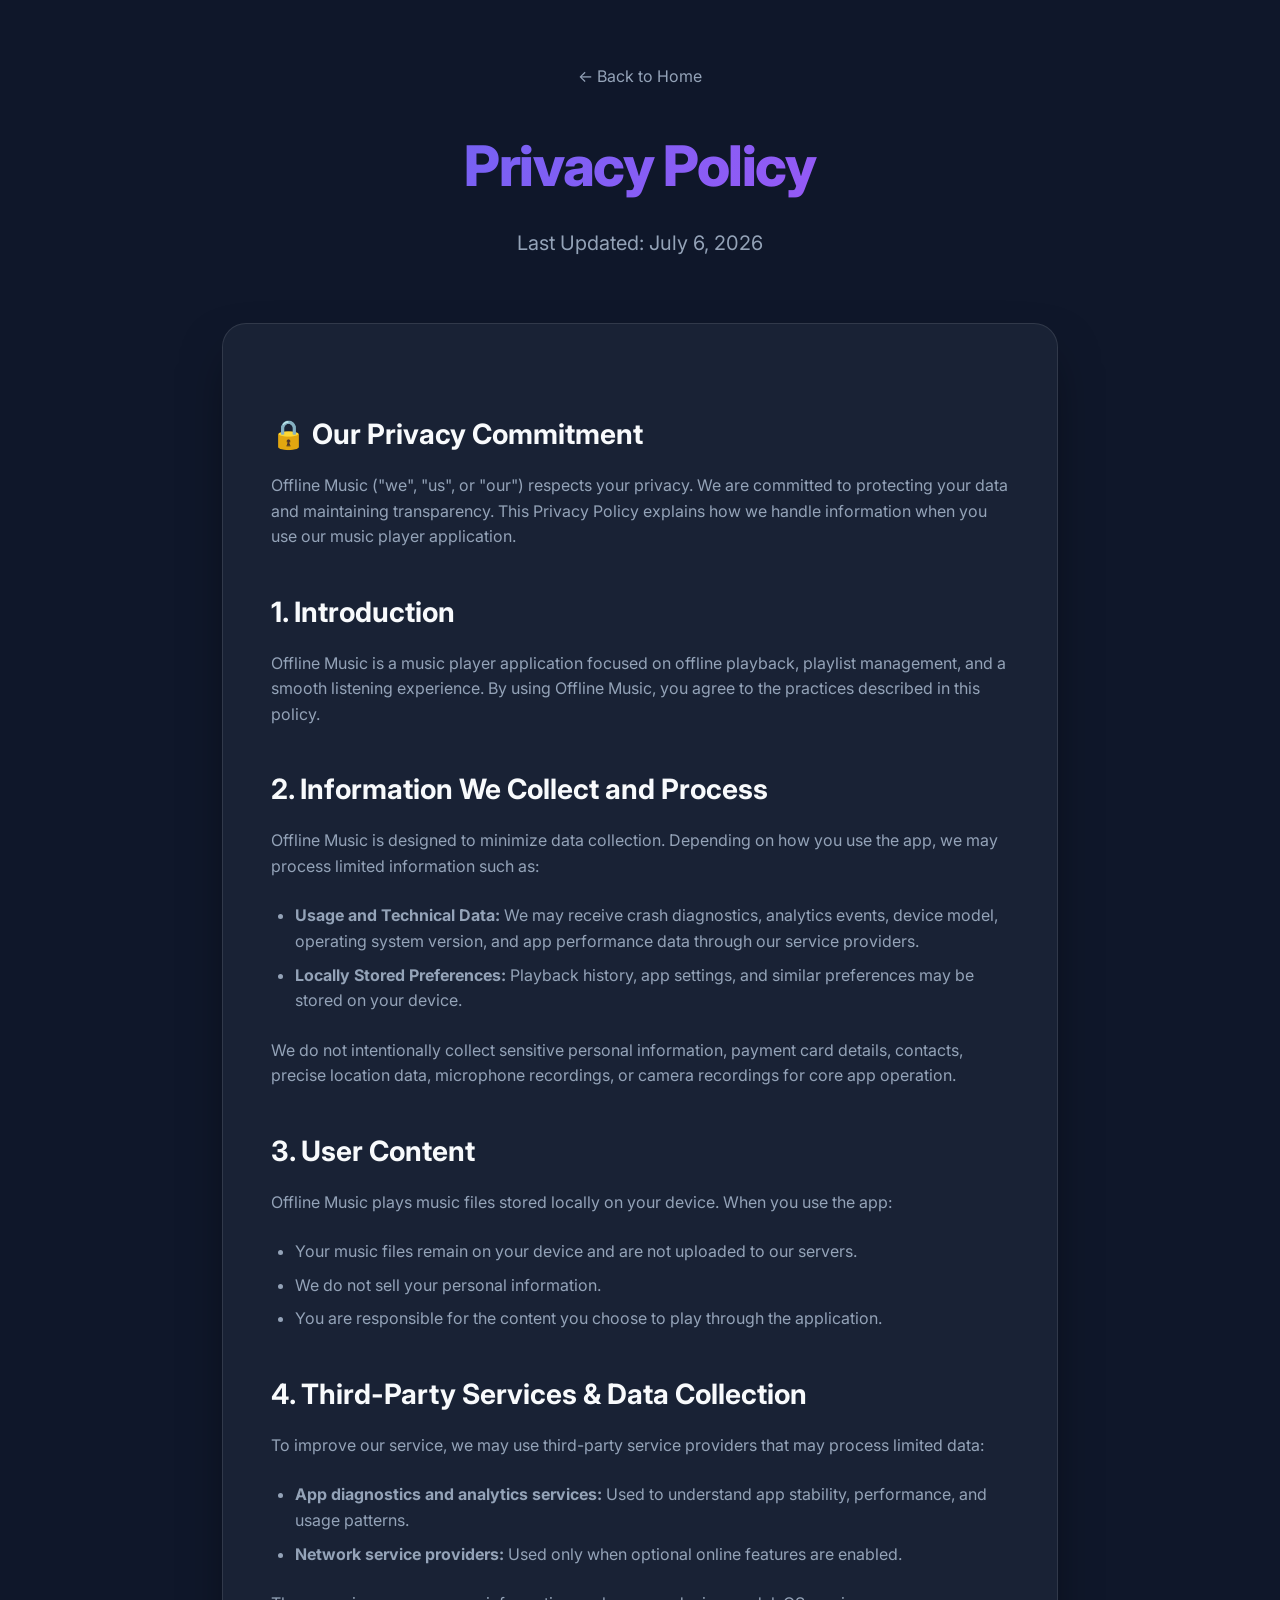
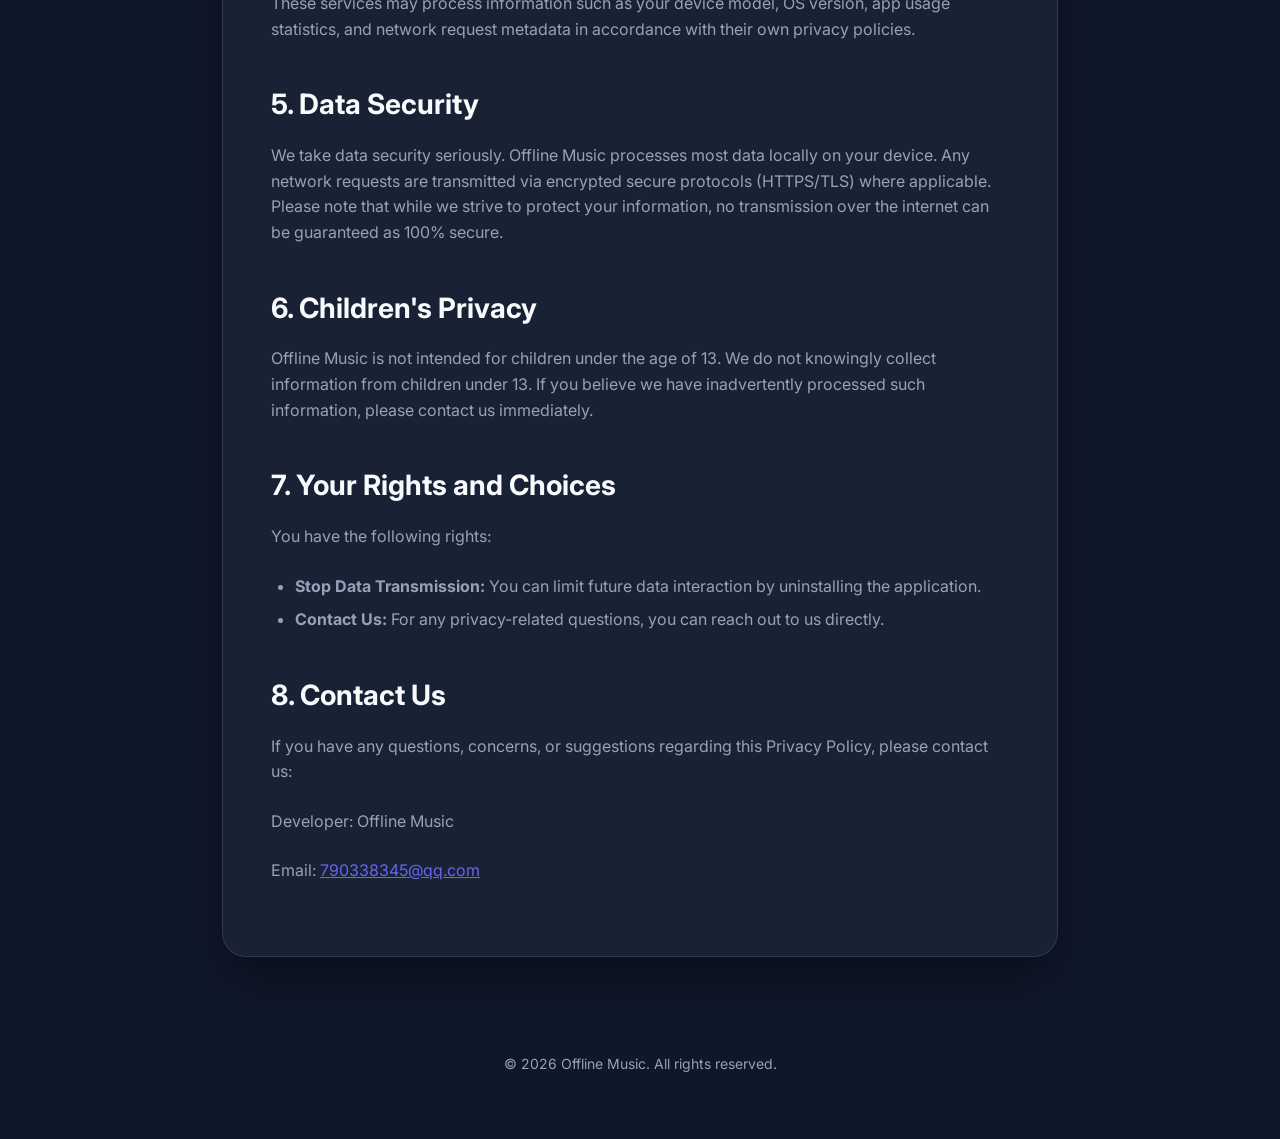
==== privacy.html @ fac121af "Add terms and privacy pages with inline styles. Replace external style.css with self-contained HTML " ====
<!DOCTYPE html>
<html lang="en">

<head>
    <meta charset="UTF-8">
    <meta name="viewport" content="width=device-width, initial-scale=1.0">
    <title>Privacy Policy - Offline Music</title>
    <link rel="preconnect" href="https://fonts.googleapis.com">
    <link rel="preconnect" href="https://fonts.gstatic.com" crossorigin>
    <link href="https://fonts.googleapis.com/css2?family=Inter:wght@400;600;800&display=swap" rel="stylesheet">
    <style>
        :root {
            --primary-color: #6366f1;
            --bg-color: #0f172a;
            --text-primary: #f8fafc;
            --text-secondary: #94a3b8;
            --accent-gradient: linear-gradient(135deg, #6366f1 0%, #a855f7 100%);
            --glass-bg: rgba(30, 41, 59, 0.7);
            --glass-border: rgba(255, 255, 255, 0.1);
        }
        * { margin: 0; padding: 0; box-sizing: border-box; }
        body {
            font-family: 'Inter', -apple-system, BlinkMacSystemFont, "Segoe UI", Roboto, sans-serif;
            background-color: var(--bg-color);
            color: var(--text-primary);
            line-height: 1.6;
            overflow-x: hidden;
        }
        .container { max-width: 900px; margin: 0 auto; padding: 4rem 2rem; }
        header { text-align: center; margin-bottom: 4rem; animation: fadeInDown 0.8s ease-out; }
        h1 {
            font-size: 3.5rem; font-weight: 800;
            background: var(--accent-gradient);
            -webkit-background-clip: text; -webkit-text-fill-color: transparent;
            background-clip: text; margin-bottom: 1rem; letter-spacing: -0.025em;
        }
        .subtitle { font-size: 1.25rem; color: var(--text-secondary); }
        .content-card {
            background: var(--glass-bg); backdrop-filter: blur(12px);
            border: 1px solid var(--glass-border); border-radius: 24px;
            padding: 3rem; box-shadow: 0 25px 50px -12px rgba(0, 0, 0, 0.5);
            transition: transform 0.3s ease;
        }
        .content-card:hover { transform: translateY(-5px); }
        .policy-content h2 { margin: 2.5rem 0 1rem; color: var(--text-primary); font-size: 1.75rem; }
        .policy-content p { margin-bottom: 1.5rem; color: var(--text-secondary); }
        .policy-content ul { margin-bottom: 1.5rem; padding-left: 1.5rem; color: var(--text-secondary); }
        .policy-content li { margin-bottom: 0.5rem; }
        .policy-content a { color: var(--primary-color); }
        footer { text-align: center; margin-top: 6rem; color: var(--text-secondary); font-size: 0.875rem; }
        @keyframes fadeInDown {
            from { opacity: 0; transform: translateY(-20px); }
            to { opacity: 1; transform: translateY(0); }
        }
        @media (max-width: 640px) {
            h1 { font-size: 2.5rem; }
            .content-card { padding: 1.5rem; }
        }
    </style>
</head>

<body>
    <div class="container">
        <header>
            <a href="index.html" style="text-decoration: none; color: var(--text-secondary); margin-bottom: 2rem; display: inline-block;">← Back to Home</a>
            <h1>Privacy Policy</h1>
            <p class="subtitle">Last Updated: July 6, 2026</p>
        </header>

        <main class="content-card policy-content">
            <section>
                <h2>🔒 Our Privacy Commitment</h2>
                <p>Offline Music ("we", "us", or "our") respects your privacy. We are committed to protecting your data and maintaining transparency. This Privacy Policy explains how we handle information when you use our music player application.</p>
            </section>

            <section>
                <h2>1. Introduction</h2>
                <p>Offline Music is a music player application focused on offline playback, playlist management, and a smooth listening experience. By using Offline Music, you agree to the practices described in this policy.</p>
            </section>

            <section>
                <h2>2. Information We Collect and Process</h2>
                <p>Offline Music is designed to minimize data collection. Depending on how you use the app, we may process limited information such as:</p>
                <ul>
                    <li><strong>Usage and Technical Data:</strong> We may receive crash diagnostics, analytics events, device model, operating system version, and app performance data through our service providers.</li>
                    <li><strong>Locally Stored Preferences:</strong> Playback history, app settings, and similar preferences may be stored on your device.</li>
                </ul>
                <p>We do not intentionally collect sensitive personal information, payment card details, contacts, precise location data, microphone recordings, or camera recordings for core app operation.</p>
            </section>

            <section>
                <h2>3. User Content</h2>
                <p>Offline Music plays music files stored locally on your device. When you use the app:</p>
                <ul>
                    <li>Your music files remain on your device and are not uploaded to our servers.</li>
                    <li>We do not sell your personal information.</li>
                    <li>You are responsible for the content you choose to play through the application.</li>
                </ul>
            </section>

            <section>
                <h2>4. Third-Party Services & Data Collection</h2>
                <p>To improve our service, we may use third-party service providers that may process limited data:</p>
                <ul>
                    <li><strong>App diagnostics and analytics services:</strong> Used to understand app stability, performance, and usage patterns.</li>
                    <li><strong>Network service providers:</strong> Used only when optional online features are enabled.</li>
                </ul>
                <p>These services may process information such as your device model, OS version, app usage statistics, and network request metadata in accordance with their own privacy policies.</p>
            </section>

            <section>
                <h2>5. Data Security</h2>
                <p>We take data security seriously. Offline Music processes most data locally on your device. Any network requests are transmitted via encrypted secure protocols (HTTPS/TLS) where applicable. Please note that while we strive to protect your information, no transmission over the internet can be guaranteed as 100% secure.</p>
            </section>

            <section>
                <h2>6. Children's Privacy</h2>
                <p>Offline Music is not intended for children under the age of 13. We do not knowingly collect information from children under 13. If you believe we have inadvertently processed such information, please contact us immediately.</p>
            </section>

            <section>
                <h2>7. Your Rights and Choices</h2>
                <p>You have the following rights:</p>
                <ul>
                    <li><strong>Stop Data Transmission:</strong> You can limit future data interaction by uninstalling the application.</li>
                    <li><strong>Contact Us:</strong> For any privacy-related questions, you can reach out to us directly.</li>
                </ul>
            </section>

            <section>
                <h2>8. Contact Us</h2>
                <p>If you have any questions, concerns, or suggestions regarding this Privacy Policy, please contact us:</p>
                <p>Developer: Offline Music</p>
                <p>Email: <a href="mailto:790338345@qq.com">790338345@qq.com</a></p>
            </section>
        </main>

        <footer>
            <p>&copy; 2026 Offline Music. All rights reserved.</p>
        </footer>
    </div>
</body>

</html>
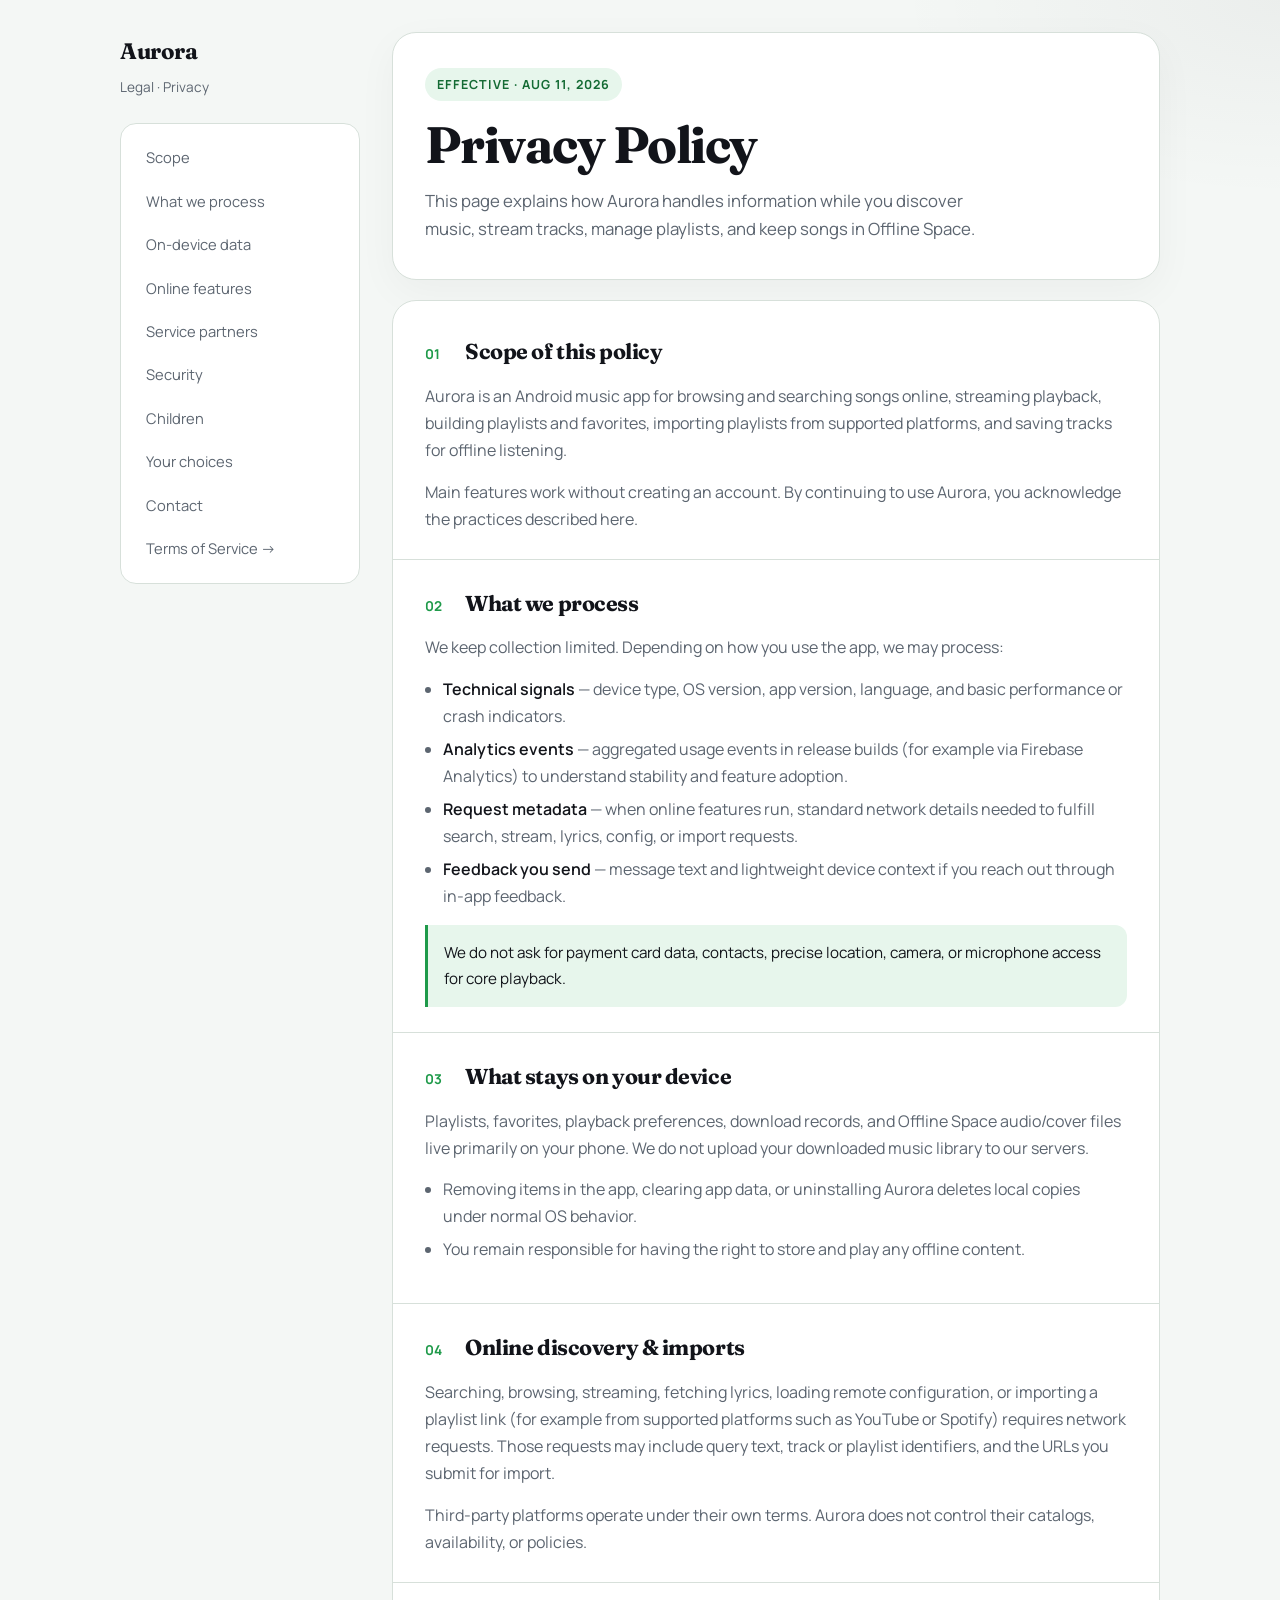
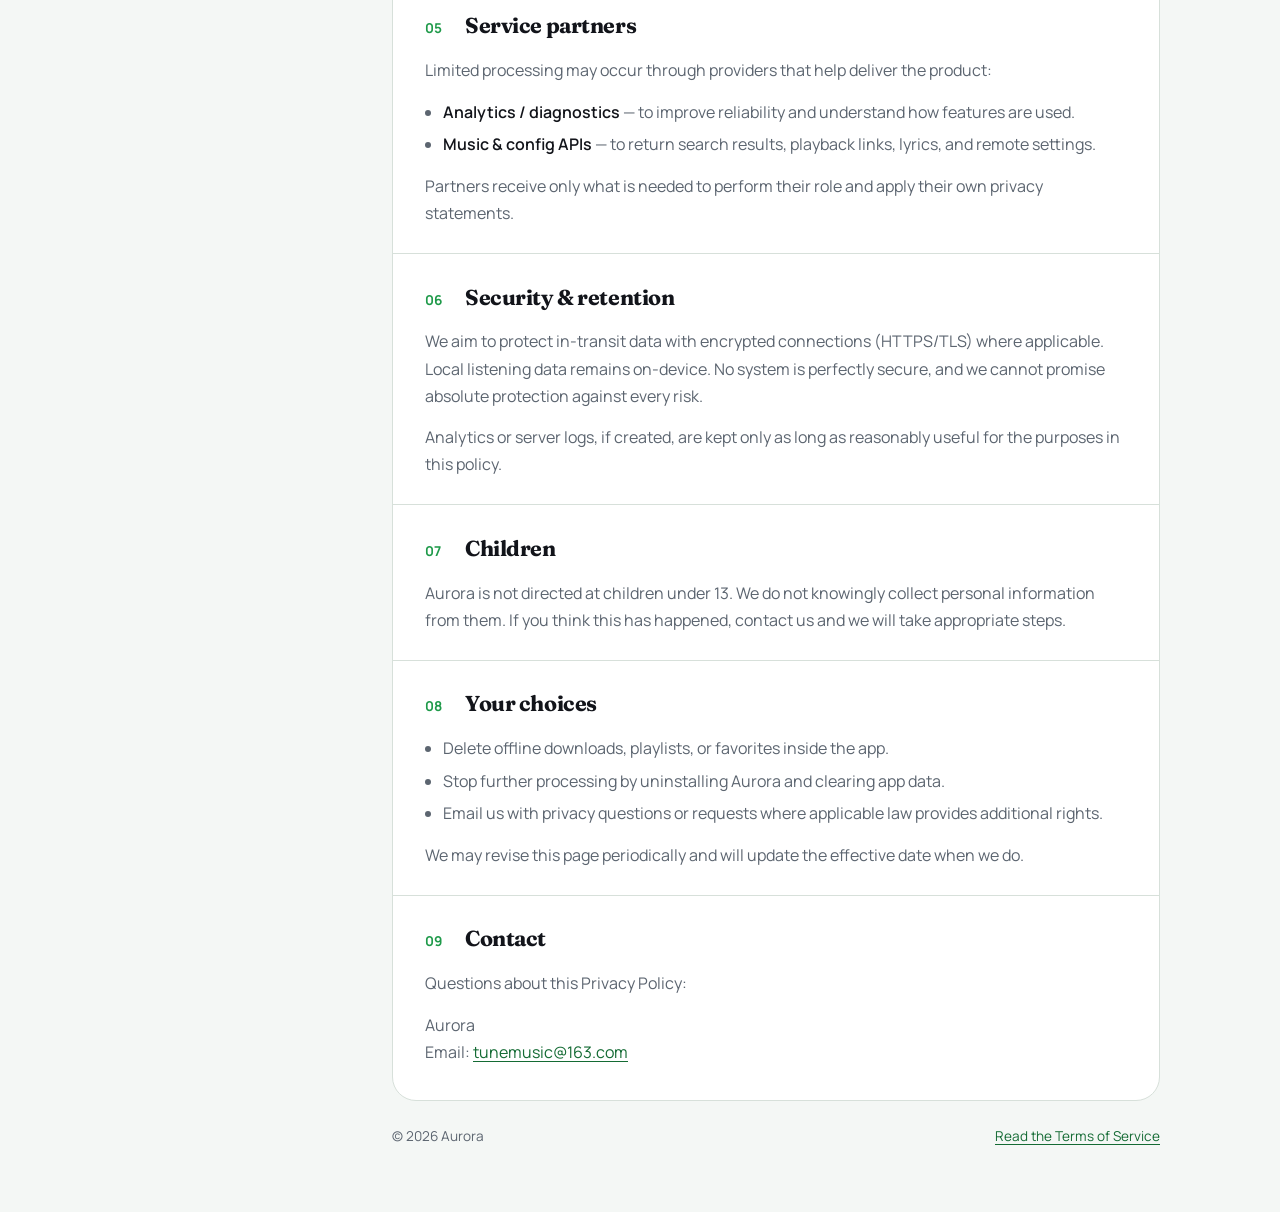
==== commit e0b2de5a: "feat: 重写隐私政策和服务协议版式与文案 Co-authored-by: Cursor <cursoragent@cursor.com>" ====
--- a/privacy.html
+++ b/privacy.html
@@ -1,144 +1,319 @@
 <!DOCTYPE html>
 <html lang="en">
-
 <head>
-    <meta charset="UTF-8">
-    <meta name="viewport" content="width=device-width, initial-scale=1.0">
-    <title>Privacy Policy - Offline Music</title>
-    <link rel="preconnect" href="https://fonts.googleapis.com">
-    <link rel="preconnect" href="https://fonts.gstatic.com" crossorigin>
-    <link href="https://fonts.googleapis.com/css2?family=Inter:wght@400;600;800&display=swap" rel="stylesheet">
-    <style>
-        :root {
-            --primary-color: #6366f1;
-            --bg-color: #0f172a;
-            --text-primary: #f8fafc;
-            --text-secondary: #94a3b8;
-            --accent-gradient: linear-gradient(135deg, #6366f1 0%, #a855f7 100%);
-            --glass-bg: rgba(30, 41, 59, 0.7);
-            --glass-border: rgba(255, 255, 255, 0.1);
-        }
-        * { margin: 0; padding: 0; box-sizing: border-box; }
-        body {
-            font-family: 'Inter', -apple-system, BlinkMacSystemFont, "Segoe UI", Roboto, sans-serif;
-            background-color: var(--bg-color);
-            color: var(--text-primary);
-            line-height: 1.6;
-            overflow-x: hidden;
-        }
-        .container { max-width: 900px; margin: 0 auto; padding: 4rem 2rem; }
-        header { text-align: center; margin-bottom: 4rem; animation: fadeInDown 0.8s ease-out; }
-        h1 {
-            font-size: 3.5rem; font-weight: 800;
-            background: var(--accent-gradient);
-            -webkit-background-clip: text; -webkit-text-fill-color: transparent;
-            background-clip: text; margin-bottom: 1rem; letter-spacing: -0.025em;
-        }
-        .subtitle { font-size: 1.25rem; color: var(--text-secondary); }
-        .content-card {
-            background: var(--glass-bg); backdrop-filter: blur(12px);
-            border: 1px solid var(--glass-border); border-radius: 24px;
-            padding: 3rem; box-shadow: 0 25px 50px -12px rgba(0, 0, 0, 0.5);
-            transition: transform 0.3s ease;
-        }
-        .content-card:hover { transform: translateY(-5px); }
-        .policy-content h2 { margin: 2.5rem 0 1rem; color: var(--text-primary); font-size: 1.75rem; }
-        .policy-content p { margin-bottom: 1.5rem; color: var(--text-secondary); }
-        .policy-content ul { margin-bottom: 1.5rem; padding-left: 1.5rem; color: var(--text-secondary); }
-        .policy-content li { margin-bottom: 0.5rem; }
-        .policy-content a { color: var(--primary-color); }
-        footer { text-align: center; margin-top: 6rem; color: var(--text-secondary); font-size: 0.875rem; }
-        @keyframes fadeInDown {
-            from { opacity: 0; transform: translateY(-20px); }
-            to { opacity: 1; transform: translateY(0); }
-        }
-        @media (max-width: 640px) {
-            h1 { font-size: 2.5rem; }
-            .content-card { padding: 1.5rem; }
-        }
-    </style>
+  <meta charset="UTF-8">
+  <meta name="viewport" content="width=device-width, initial-scale=1.0">
+  <title>Privacy Policy · Aurora</title>
+  <link rel="preconnect" href="https://fonts.googleapis.com">
+  <link rel="preconnect" href="https://fonts.gstatic.com" crossorigin>
+  <link href="https://fonts.googleapis.com/css2?family=Fraunces:opsz,wght@9..144,500;9..144,700&family=Manrope:wght@400;500;600;700&display=swap" rel="stylesheet">
+  <style>
+    :root {
+      --ink: #12141a;
+      --muted: #5c6570;
+      --paper: #f4f7f5;
+      --panel: #ffffff;
+      --line: #d7e0da;
+      --accent: #1f9a4a;
+      --accent-soft: #e7f6ec;
+      --accent-deep: #146b34;
+    }
+    * { box-sizing: border-box; margin: 0; padding: 0; }
+    body {
+      font-family: "Manrope", system-ui, sans-serif;
+      background:
+        radial-gradient(900px 420px at 8% -10%, rgba(31, 154, 74, 0.12), transparent 60%),
+        radial-gradient(700px 360px at 100% 0%, rgba(18, 20, 26, 0.04), transparent 55%),
+        var(--paper);
+      color: var(--ink);
+      line-height: 1.7;
+    }
+    a { color: var(--accent-deep); text-underline-offset: 3px; }
+    a:hover { color: var(--accent); }
+    .shell {
+      max-width: 1080px;
+      margin: 0 auto;
+      padding: 2rem 1.25rem 4rem;
+      display: grid;
+      grid-template-columns: 240px 1fr;
+      gap: 2rem;
+    }
+    .side {
+      position: sticky;
+      top: 1.5rem;
+      align-self: start;
+    }
+    .brand {
+      font-family: "Fraunces", Georgia, serif;
+      font-size: 1.4rem;
+      font-weight: 700;
+      letter-spacing: -0.02em;
+      margin-bottom: 0.35rem;
+    }
+    .side-meta {
+      color: var(--muted);
+      font-size: 0.85rem;
+      margin-bottom: 1.5rem;
+    }
+    .nav {
+      display: flex;
+      flex-direction: column;
+      gap: 0.45rem;
+      padding: 1rem;
+      background: var(--panel);
+      border: 1px solid var(--line);
+      border-radius: 16px;
+    }
+    .nav a {
+      text-decoration: none;
+      color: var(--muted);
+      font-size: 0.92rem;
+      padding: 0.35rem 0.55rem;
+      border-radius: 8px;
+    }
+    .nav a:hover,
+    .nav a.active {
+      background: var(--accent-soft);
+      color: var(--accent-deep);
+    }
+    .hero {
+      background: var(--panel);
+      border: 1px solid var(--line);
+      border-radius: 24px;
+      padding: 2.2rem 2rem;
+      margin-bottom: 1.25rem;
+      box-shadow: 0 12px 40px rgba(18, 20, 26, 0.04);
+    }
+    .eyebrow {
+      display: inline-flex;
+      align-items: center;
+      gap: 0.45rem;
+      font-size: 0.78rem;
+      font-weight: 700;
+      letter-spacing: 0.08em;
+      text-transform: uppercase;
+      color: var(--accent-deep);
+      background: var(--accent-soft);
+      border-radius: 999px;
+      padding: 0.35rem 0.75rem;
+      margin-bottom: 1rem;
+    }
+    h1 {
+      font-family: "Fraunces", Georgia, serif;
+      font-size: clamp(2.2rem, 4vw, 3.2rem);
+      line-height: 1.1;
+      letter-spacing: -0.03em;
+      margin-bottom: 0.85rem;
+    }
+    .lede {
+      max-width: 58ch;
+      color: var(--muted);
+      font-size: 1.05rem;
+    }
+    .doc {
+      background: var(--panel);
+      border: 1px solid var(--line);
+      border-radius: 24px;
+      padding: 0.5rem 0;
+      overflow: hidden;
+    }
+    section {
+      padding: 1.6rem 2rem;
+      border-bottom: 1px solid var(--line);
+    }
+    section:last-child { border-bottom: none; }
+    h2 {
+      font-family: "Fraunces", Georgia, serif;
+      font-size: 1.35rem;
+      letter-spacing: -0.02em;
+      margin-bottom: 0.75rem;
+      display: flex;
+      gap: 0.7rem;
+      align-items: baseline;
+    }
+    h2 .num {
+      color: var(--accent);
+      font-family: "Manrope", sans-serif;
+      font-size: 0.85rem;
+      font-weight: 700;
+      min-width: 1.8rem;
+    }
+    p { color: var(--muted); margin-bottom: 0.9rem; }
+    p:last-child { margin-bottom: 0; }
+    ul {
+      margin: 0.4rem 0 0.9rem;
+      padding-left: 1.15rem;
+      color: var(--muted);
+    }
+    li { margin: 0.35rem 0; }
+    li strong { color: var(--ink); font-weight: 600; }
+    .callout {
+      margin-top: 0.9rem;
+      padding: 0.95rem 1rem;
+      border-left: 3px solid var(--accent);
+      background: var(--accent-soft);
+      border-radius: 0 12px 12px 0;
+      color: var(--ink);
+      font-size: 0.95rem;
+    }
+    footer {
+      margin-top: 1.5rem;
+      color: var(--muted);
+      font-size: 0.85rem;
+      display: flex;
+      justify-content: space-between;
+      gap: 1rem;
+      flex-wrap: wrap;
+    }
+    @media (max-width: 860px) {
+      .shell { grid-template-columns: 1fr; }
+      .side { position: static; }
+      .nav { flex-direction: row; flex-wrap: wrap; }
+      .hero, section { padding-left: 1.25rem; padding-right: 1.25rem; }
+    }
+  </style>
 </head>
-
 <body>
-    <div class="container">
-        <header>
-            <a href="index.html" style="text-decoration: none; color: var(--text-secondary); margin-bottom: 2rem; display: inline-block;">← Back to Home</a>
-            <h1>Privacy Policy</h1>
-            <p class="subtitle">Last Updated: July 6, 2026</p>
-        </header>
-
-        <main class="content-card policy-content">
-            <section>
-                <h2>🔒 Our Privacy Commitment</h2>
-                <p>Offline Music ("we", "us", or "our") respects your privacy. We are committed to protecting your data and maintaining transparency. This Privacy Policy explains how we handle information when you use our music player application.</p>
-            </section>
-
-            <section>
-                <h2>1. Introduction</h2>
-                <p>Offline Music is a music player application focused on offline playback, playlist management, and a smooth listening experience. By using Offline Music, you agree to the practices described in this policy.</p>
-            </section>
-
-            <section>
-                <h2>2. Information We Collect and Process</h2>
-                <p>Offline Music is designed to minimize data collection. Depending on how you use the app, we may process limited information such as:</p>
-                <ul>
-                    <li><strong>Usage and Technical Data:</strong> We may receive crash diagnostics, analytics events, device model, operating system version, and app performance data through our service providers.</li>
-                    <li><strong>Locally Stored Preferences:</strong> Playback history, app settings, and similar preferences may be stored on your device.</li>
-                </ul>
-                <p>We do not intentionally collect sensitive personal information, payment card details, contacts, precise location data, microphone recordings, or camera recordings for core app operation.</p>
-            </section>
-
-            <section>
-                <h2>3. User Content</h2>
-                <p>Offline Music plays music files stored locally on your device. When you use the app:</p>
-                <ul>
-                    <li>Your music files remain on your device and are not uploaded to our servers.</li>
-                    <li>We do not sell your personal information.</li>
-                    <li>You are responsible for the content you choose to play through the application.</li>
-                </ul>
-            </section>
-
-            <section>
-                <h2>4. Third-Party Services & Data Collection</h2>
-                <p>To improve our service, we may use third-party service providers that may process limited data:</p>
-                <ul>
-                    <li><strong>App diagnostics and analytics services:</strong> Used to understand app stability, performance, and usage patterns.</li>
-                    <li><strong>Network service providers:</strong> Used only when optional online features are enabled.</li>
-                </ul>
-                <p>These services may process information such as your device model, OS version, app usage statistics, and network request metadata in accordance with their own privacy policies.</p>
-            </section>
-
-            <section>
-                <h2>5. Data Security</h2>
-                <p>We take data security seriously. Offline Music processes most data locally on your device. Any network requests are transmitted via encrypted secure protocols (HTTPS/TLS) where applicable. Please note that while we strive to protect your information, no transmission over the internet can be guaranteed as 100% secure.</p>
-            </section>
-
-            <section>
-                <h2>6. Children's Privacy</h2>
-                <p>Offline Music is not intended for children under the age of 13. We do not knowingly collect information from children under 13. If you believe we have inadvertently processed such information, please contact us immediately.</p>
-            </section>
-
-            <section>
-                <h2>7. Your Rights and Choices</h2>
-                <p>You have the following rights:</p>
-                <ul>
-                    <li><strong>Stop Data Transmission:</strong> You can limit future data interaction by uninstalling the application.</li>
-                    <li><strong>Contact Us:</strong> For any privacy-related questions, you can reach out to us directly.</li>
-                </ul>
-            </section>
-
-            <section>
-                <h2>8. Contact Us</h2>
-                <p>If you have any questions, concerns, or suggestions regarding this Privacy Policy, please contact us:</p>
-                <p>Developer: Offline Music</p>
-                <p>Email: <a href="mailto:790338345@qq.com">790338345@qq.com</a></p>
-            </section>
-        </main>
-
-        <footer>
-            <p>&copy; 2026 Offline Music. All rights reserved.</p>
-        </footer>
+  <div class="shell">
+    <aside class="side">
+      <div class="brand">Aurora</div>
+      <p class="side-meta">Legal · Privacy</p>
+      <nav class="nav" aria-label="On this page">
+        <a href="#scope">Scope</a>
+        <a href="#data">What we process</a>
+        <a href="#local">On-device data</a>
+        <a href="#online">Online features</a>
+        <a href="#partners">Service partners</a>
+        <a href="#security">Security</a>
+        <a href="#children">Children</a>
+        <a href="#choices">Your choices</a>
+        <a href="#contact">Contact</a>
+        <a href="terms.html">Terms of Service →</a>
+      </nav>
+    </aside>
+
+    <div>
+      <header class="hero">
+        <div class="eyebrow">Effective · Aug 11, 2026</div>
+        <h1>Privacy Policy</h1>
+        <p class="lede">
+          This page explains how Aurora handles information while you discover music,
+          stream tracks, manage playlists, and keep songs in Offline Space.
+        </p>
+      </header>
+
+      <main class="doc">
+        <section id="scope">
+          <h2><span class="num">01</span>Scope of this policy</h2>
+          <p>
+            Aurora is an Android music app for browsing and searching songs online,
+            streaming playback, building playlists and favorites, importing playlists
+            from supported platforms, and saving tracks for offline listening.
+          </p>
+          <p>
+            Main features work without creating an account. By continuing to use Aurora,
+            you acknowledge the practices described here.
+          </p>
+        </section>
+
+        <section id="data">
+          <h2><span class="num">02</span>What we process</h2>
+          <p>We keep collection limited. Depending on how you use the app, we may process:</p>
+          <ul>
+            <li><strong>Technical signals</strong> — device type, OS version, app version, language, and basic performance or crash indicators.</li>
+            <li><strong>Analytics events</strong> — aggregated usage events in release builds (for example via Firebase Analytics) to understand stability and feature adoption.</li>
+            <li><strong>Request metadata</strong> — when online features run, standard network details needed to fulfill search, stream, lyrics, config, or import requests.</li>
+            <li><strong>Feedback you send</strong> — message text and lightweight device context if you reach out through in-app feedback.</li>
+          </ul>
+          <div class="callout">
+            We do not ask for payment card data, contacts, precise location, camera, or microphone access for core playback.
+          </div>
+        </section>
+
+        <section id="local">
+          <h2><span class="num">03</span>What stays on your device</h2>
+          <p>
+            Playlists, favorites, playback preferences, download records, and Offline Space
+            audio/cover files live primarily on your phone. We do not upload your downloaded
+            music library to our servers.
+          </p>
+          <ul>
+            <li>Removing items in the app, clearing app data, or uninstalling Aurora deletes local copies under normal OS behavior.</li>
+            <li>You remain responsible for having the right to store and play any offline content.</li>
+          </ul>
+        </section>
+
+        <section id="online">
+          <h2><span class="num">04</span>Online discovery & imports</h2>
+          <p>
+            Searching, browsing, streaming, fetching lyrics, loading remote configuration,
+            or importing a playlist link (for example from supported platforms such as
+            YouTube or Spotify) requires network requests. Those requests may include
+            query text, track or playlist identifiers, and the URLs you submit for import.
+          </p>
+          <p>
+            Third-party platforms operate under their own terms. Aurora does not control
+            their catalogs, availability, or policies.
+          </p>
+        </section>
+
+        <section id="partners">
+          <h2><span class="num">05</span>Service partners</h2>
+          <p>Limited processing may occur through providers that help deliver the product:</p>
+          <ul>
+            <li><strong>Analytics / diagnostics</strong> — to improve reliability and understand how features are used.</li>
+            <li><strong>Music & config APIs</strong> — to return search results, playback links, lyrics, and remote settings.</li>
+          </ul>
+          <p>Partners receive only what is needed to perform their role and apply their own privacy statements.</p>
+        </section>
+
+        <section id="security">
+          <h2><span class="num">06</span>Security & retention</h2>
+          <p>
+            We aim to protect in-transit data with encrypted connections (HTTPS/TLS) where applicable.
+            Local listening data remains on-device. No system is perfectly secure, and we cannot
+            promise absolute protection against every risk.
+          </p>
+          <p>
+            Analytics or server logs, if created, are kept only as long as reasonably useful for
+            the purposes in this policy.
+          </p>
+        </section>
+
+        <section id="children">
+          <h2><span class="num">07</span>Children</h2>
+          <p>
+            Aurora is not directed at children under 13. We do not knowingly collect personal
+            information from them. If you think this has happened, contact us and we will
+            take appropriate steps.
+          </p>
+        </section>
+
+        <section id="choices">
+          <h2><span class="num">08</span>Your choices</h2>
+          <ul>
+            <li>Delete offline downloads, playlists, or favorites inside the app.</li>
+            <li>Stop further processing by uninstalling Aurora and clearing app data.</li>
+            <li>Email us with privacy questions or requests where applicable law provides additional rights.</li>
+          </ul>
+          <p>We may revise this page periodically and will update the effective date when we do.</p>
+        </section>
+
+        <section id="contact">
+          <h2><span class="num">09</span>Contact</h2>
+          <p>Questions about this Privacy Policy:</p>
+          <p>
+            Aurora<br>
+            Email: <a href="mailto:tunemusic@163.com">tunemusic@163.com</a>
+          </p>
+        </section>
+      </main>
+
+      <footer>
+        <span>© 2026 Aurora</span>
+        <span><a href="terms.html">Read the Terms of Service</a></span>
+      </footer>
     </div>
+  </div>
 </body>
-
 </html>
